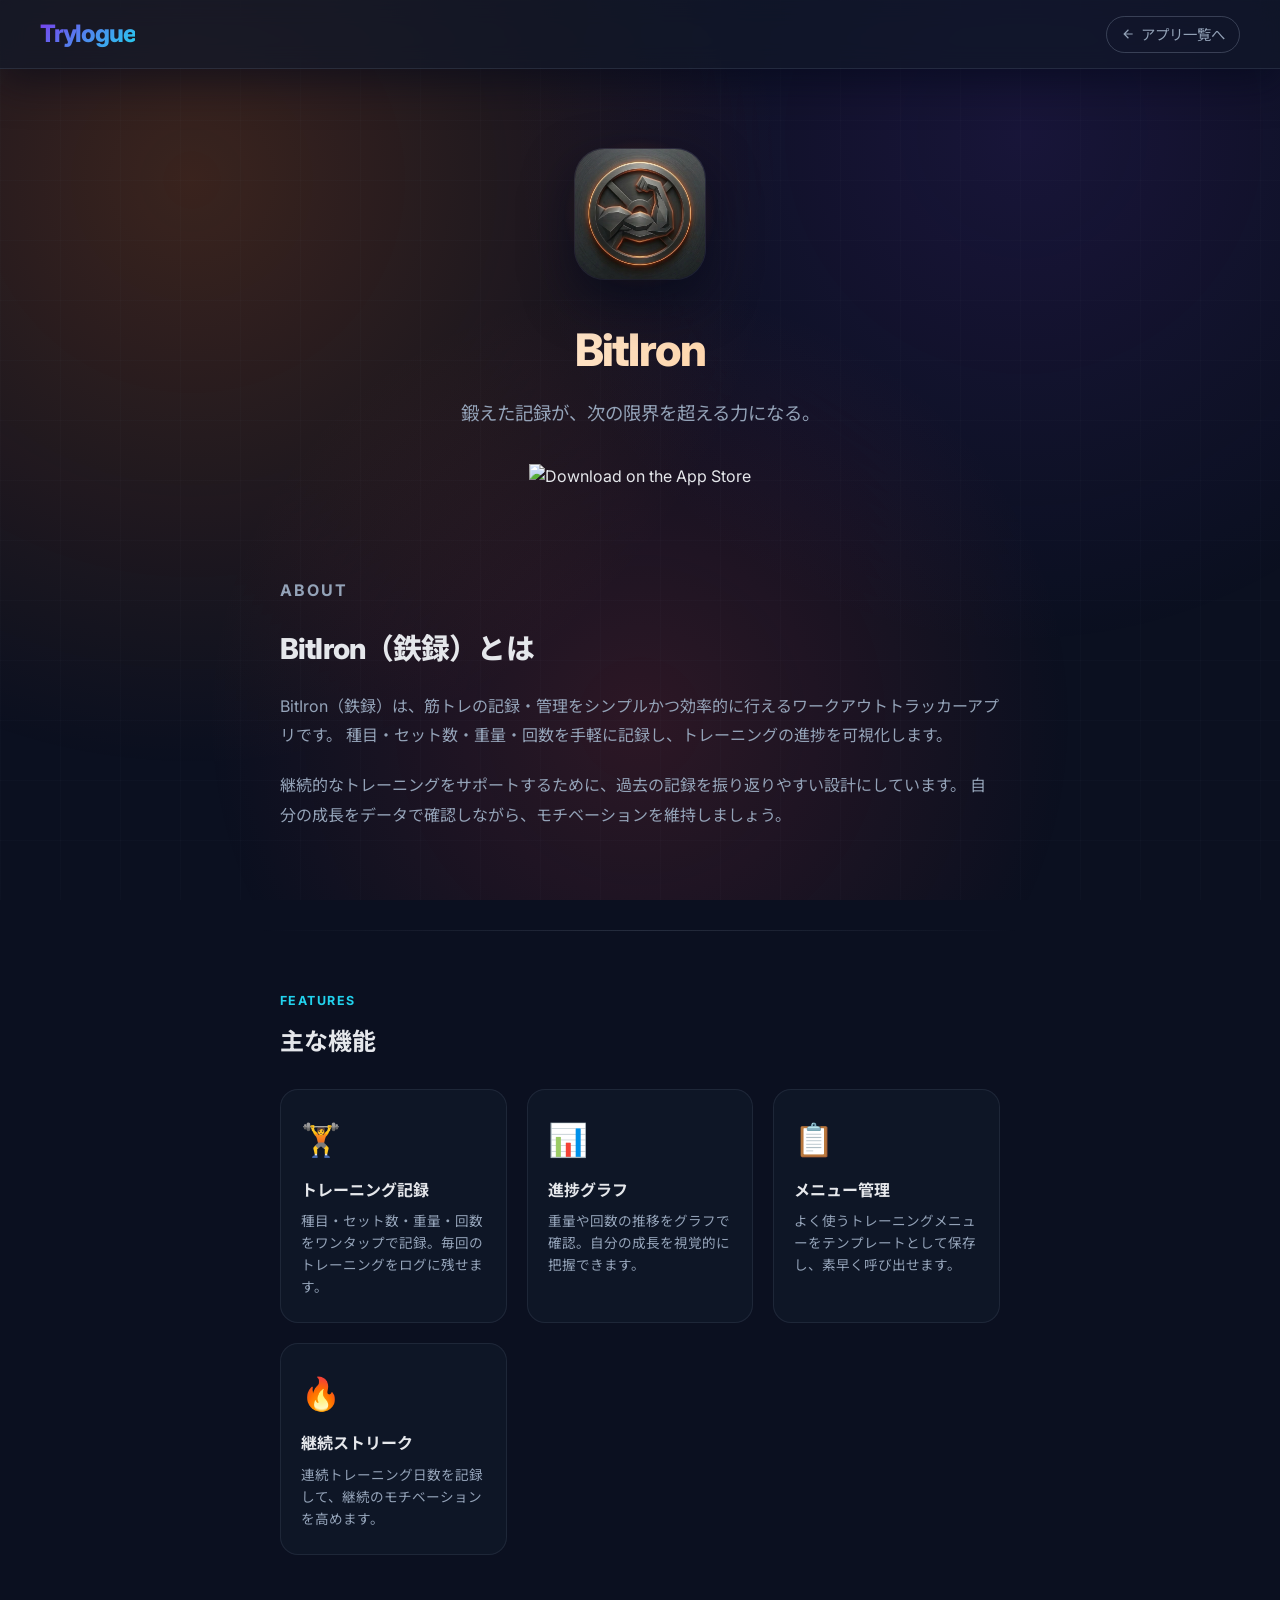
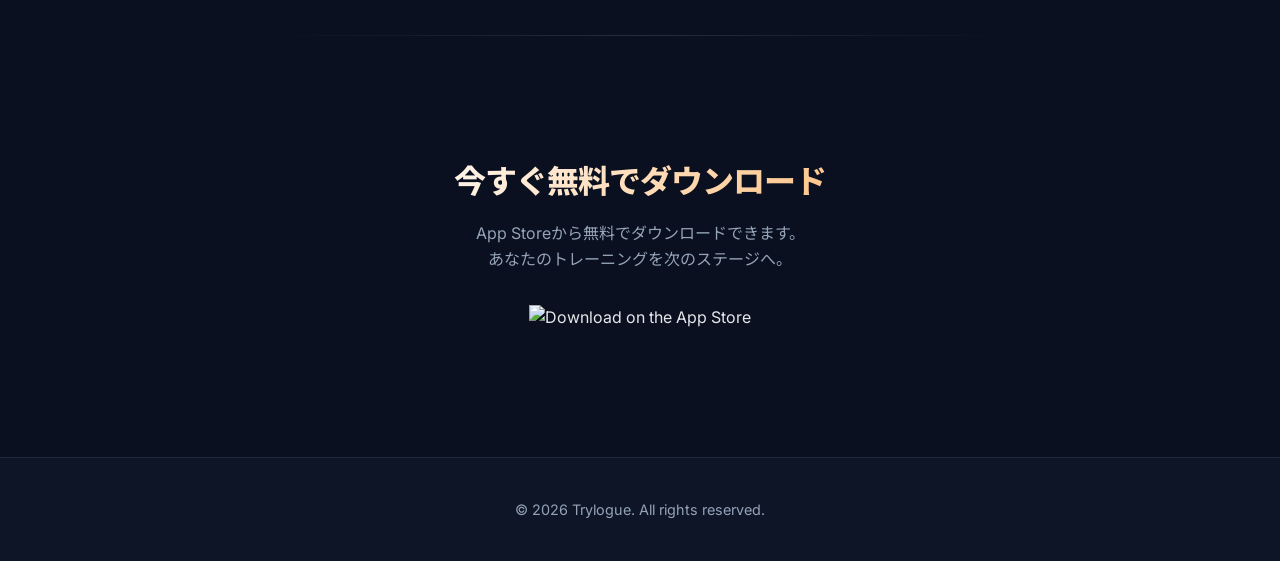
==== apps/bitiron.html @ 50f36086 "feat: 全アプリの説明ページを新規作成し、index.htmlのリンクを更新 - apps/petakey.html: PetaKey（パスワード管理アプリ）説明ページ追加 - apps/focu" ====
<!DOCTYPE html>
<html lang="ja">
<head>
    <meta charset="UTF-8">
    <meta name="viewport" content="width=device-width, initial-scale=1.0">
    <title>BitIron（鉄録）– 筋トレ管理アプリ | Trylogue</title>
    <meta name="description" content="BitIron（鉄録）は、筋トレの記録・管理をシンプルに行えるワークアウトトラッカーアプリです。">
    <link rel="preconnect" href="https://fonts.googleapis.com">
    <link rel="preconnect" href="https://fonts.gstatic.com" crossorigin>
    <link href="https://fonts.googleapis.com/css2?family=Inter:wght@400;600;800&family=Noto+Sans+JP:wght@400;500;700&display=swap" rel="stylesheet">
    <style>
        :root {
            --primary: #7C3AED;
            --secondary: #22D3EE;
            --accent: #F97316;
            --bg-color: #0B1020;
            --text-main: #E5E7EB;
            --text-sub: #94A3B8;
            --glass-bg: rgba(16, 24, 40, 0.7);
            --radius: 18px;
            --neon-border: rgba(249, 115, 22, 0.45);
            --grid-line: rgba(148, 163, 184, 0.08);
        }
        * { margin: 0; padding: 0; box-sizing: border-box; }
        body {
            font-family: 'Inter', 'Noto Sans JP', sans-serif;
            background-color: var(--bg-color);
            color: var(--text-main);
            line-height: 1.6;
            overflow-x: hidden;
            position: relative;
        }
        body::before, body::after { content: ''; position: fixed; inset: 0; pointer-events: none; z-index: -2; }
        body::before {
            background:
                radial-gradient(circle at 15% 20%, rgba(249, 115, 22, 0.2), transparent 45%),
                radial-gradient(circle at 80% 15%, rgba(124, 58, 237, 0.12), transparent 40%),
                radial-gradient(circle at 50% 80%, rgba(239, 68, 68, 0.15), transparent 45%);
        }
        body::after {
            background-image:
                linear-gradient(var(--grid-line) 1px, transparent 1px),
                linear-gradient(90deg, var(--grid-line) 1px, transparent 1px);
            background-size: 60px 60px;
            z-index: -1; opacity: 0.35;
        }
        a { text-decoration: none; color: inherit; transition: 0.3s; }
        header {
            position: sticky; top: 0; z-index: 1000;
            display: flex; justify-content: space-between; align-items: center;
            padding: 15px 40px;
            background: var(--glass-bg);
            backdrop-filter: blur(12px);
            border-bottom: 1px solid rgba(148, 163, 184, 0.15);
            box-shadow: 0 12px 40px rgba(2, 8, 23, 0.55);
        }
        .header-logo {
            font-weight: 800; font-size: 1.5rem;
            background: linear-gradient(135deg, var(--primary), var(--secondary));
            -webkit-background-clip: text; -webkit-text-fill-color: transparent;
            letter-spacing: -0.05em;
        }
        .back-link {
            display: flex; align-items: center; gap: 6px;
            font-size: 0.9rem; color: var(--text-sub);
            border: 1px solid rgba(148, 163, 184, 0.3);
            padding: 6px 14px; border-radius: 20px; transition: 0.3s;
        }
        .back-link:hover { border-color: var(--secondary); color: var(--secondary); }
        .back-link svg { width: 14px; height: 14px; fill: currentColor; }
        .app-hero {
            padding: 80px 20px 60px; text-align: center;
            max-width: 800px; margin: 0 auto;
            animation: fadeUp 0.8s cubic-bezier(0.2, 0.8, 0.2, 1);
        }
        .app-icon-wrap {
            display: inline-block; margin-bottom: 28px; position: relative;
        }
        .app-icon-wrap::after {
            content: ''; position: absolute; inset: -12px; border-radius: 38px;
            background: radial-gradient(circle, rgba(249, 115, 22, 0.35), transparent 70%);
            z-index: -1;
        }
        .app-icon-large {
            width: 130px; height: 130px; border-radius: 30px;
            box-shadow: 0 20px 50px rgba(2, 6, 23, 0.6), 0 0 0 1px rgba(148, 163, 184, 0.2);
            object-fit: cover; display: block;
        }
        .app-hero h1 {
            font-size: 2.8rem; font-weight: 800; letter-spacing: -0.04em;
            background: linear-gradient(120deg, #fff, #FDBA74);
            -webkit-background-clip: text; -webkit-text-fill-color: transparent;
            margin-bottom: 12px;
        }
        .app-hero .tagline { font-size: 1.15rem; color: var(--text-sub); margin-bottom: 36px; }
        .store-btn { display: inline-block; transition: transform 0.25s, filter 0.25s; }
        .store-btn img { height: 52px; display: block; }
        .store-btn:hover { transform: translateY(-3px); filter: brightness(1.1); }
        .app-description { max-width: 760px; margin: 0 auto; padding: 0 20px 80px; }
        .section-label {
            font-size: 0.78rem; font-weight: 700; letter-spacing: 0.12em;
            text-transform: uppercase; color: var(--secondary); margin-bottom: 12px;
        }
        .app-description h2 {
            font-size: 1.8rem; font-weight: 800; letter-spacing: -0.03em;
            margin-bottom: 20px; color: var(--text-main);
        }
        .app-description p { font-size: 1rem; color: var(--text-sub); line-height: 1.85; margin-bottom: 20px; }
        .features-section { max-width: 760px; margin: 0 auto; padding: 0 20px 80px; }
        .features-grid {
            display: grid; grid-template-columns: repeat(auto-fill, minmax(220px, 1fr));
            gap: 20px; margin-top: 28px;
        }
        .feature-card {
            background: rgba(16, 24, 40, 0.8);
            border: 1px solid rgba(148, 163, 184, 0.12);
            border-radius: var(--radius); padding: 24px 20px;
            transition: border-color 0.3s, transform 0.3s;
        }
        .feature-card:hover { border-color: var(--neon-border); transform: translateY(-4px); }
        .feature-icon { font-size: 2rem; margin-bottom: 12px; display: block; }
        .feature-card h3 { font-size: 1rem; font-weight: 700; margin-bottom: 8px; color: var(--text-main); }
        .feature-card p { font-size: 0.85rem; color: var(--text-sub); line-height: 1.6; }
        .cta-section { text-align: center; padding: 60px 20px 100px; max-width: 600px; margin: 0 auto; }
        .cta-section h2 {
            font-size: 2rem; font-weight: 800; letter-spacing: -0.03em; margin-bottom: 14px;
            background: linear-gradient(120deg, #fff, #FDBA74);
            -webkit-background-clip: text; -webkit-text-fill-color: transparent;
        }
        .cta-section p { color: var(--text-sub); font-size: 1rem; margin-bottom: 32px; }
        footer {
            text-align: center; padding: 40px;
            background: rgba(15, 23, 42, 0.8);
            border-top: 1px solid rgba(148, 163, 184, 0.15);
            color: var(--text-sub); font-size: 0.9rem;
        }
        .fade-in {
            opacity: 0; transform: translateY(20px);
            transition: opacity 0.55s ease-out, transform 0.55s ease-out;
        }
        .fade-in.is-visible { opacity: 1; transform: none; }
        @keyframes fadeUp {
            from { opacity: 0; transform: translateY(24px); }
            to { opacity: 1; transform: translateY(0); }
        }
        .divider {
            max-width: 760px; margin: 0 auto 60px; height: 1px;
            background: linear-gradient(to right, transparent, rgba(148, 163, 184, 0.2), transparent);
        }
        @media (max-width: 600px) {
            header { padding: 15px 20px; }
            .app-hero h1 { font-size: 2rem; }
            .app-icon-large { width: 100px; height: 100px; }
            .features-grid { grid-template-columns: 1fr 1fr; }
        }
    </style>
</head>
<body>
    <header>
        <a href="../index.html" class="header-logo">Trylogue</a>
        <a href="../index.html" class="back-link">
            <svg viewBox="0 0 24 24" xmlns="http://www.w3.org/2000/svg"><path d="M20 11H7.83l5.59-5.59L12 4l-8 8 8 8 1.41-1.41L7.83 13H20v-2z"/></svg>
            アプリ一覧へ
        </a>
    </header>

    <section class="app-hero">
        <div class="app-icon-wrap">
            <img src="../bitiron.icon" alt="BitIron アイコン" class="app-icon-large"
                 onerror="this.src='https://placehold.co/130x130/EF4444/white?text=B'">
        </div>
        <h1>BitIron</h1>
        <p class="tagline">鍛えた記録が、次の限界を超える力になる。</p>
        <a href="#" class="store-btn">
            <img src="https://developer.apple.com/assets/elements/badges/download-on-the-app-store.svg"
                 alt="Download on the App Store">
        </a>
    </section>

    <div class="app-description fade-in">
        <p class="section-label">About</p>
        <h2>BitIron（鉄録）とは</h2>
        <p>
            BitIron（鉄録）は、筋トレの記録・管理をシンプルかつ効率的に行えるワークアウトトラッカーアプリです。
            種目・セット数・重量・回数を手軽に記録し、トレーニングの進捗を可視化します。
        </p>
        <p>
            継続的なトレーニングをサポートするために、過去の記録を振り返りやすい設計にしています。
            自分の成長をデータで確認しながら、モチベーションを維持しましょう。
        </p>
    </div>

    <div class="divider"></div>

    <div class="features-section fade-in">
        <p class="section-label">Features</p>
        <h2>主な機能</h2>
        <div class="features-grid">
            <div class="feature-card">
                <span class="feature-icon">🏋️</span>
                <h3>トレーニング記録</h3>
                <p>種目・セット数・重量・回数をワンタップで記録。毎回のトレーニングをログに残せます。</p>
            </div>
            <div class="feature-card">
                <span class="feature-icon">📊</span>
                <h3>進捗グラフ</h3>
                <p>重量や回数の推移をグラフで確認。自分の成長を視覚的に把握できます。</p>
            </div>
            <div class="feature-card">
                <span class="feature-icon">📋</span>
                <h3>メニュー管理</h3>
                <p>よく使うトレーニングメニューをテンプレートとして保存し、素早く呼び出せます。</p>
            </div>
            <div class="feature-card">
                <span class="feature-icon">🔥</span>
                <h3>継続ストリーク</h3>
                <p>連続トレーニング日数を記録して、継続のモチベーションを高めます。</p>
            </div>
        </div>
    </div>

    <div class="divider"></div>

    <div class="cta-section fade-in">
        <h2>今すぐ無料でダウンロード</h2>
        <p>App Storeから無料でダウンロードできます。<br>あなたのトレーニングを次のステージへ。</p>
        <a href="#" class="store-btn">
            <img src="https://developer.apple.com/assets/elements/badges/download-on-the-app-store.svg"
                 alt="Download on the App Store">
        </a>
    </div>

    <footer>
        <p>&copy; 2026 Trylogue. All rights reserved.</p>
    </footer>

    <script>
        const observer = new IntersectionObserver((entries, obs) => {
            entries.forEach(entry => {
                if (entry.isIntersecting) {
                    entry.target.classList.add('is-visible');
                    obs.unobserve(entry.target);
                }
            });
        }, { threshold: 0.1 });
        document.querySelectorAll('.fade-in').forEach(el => observer.observe(el));
    </script>
</body>
</html>
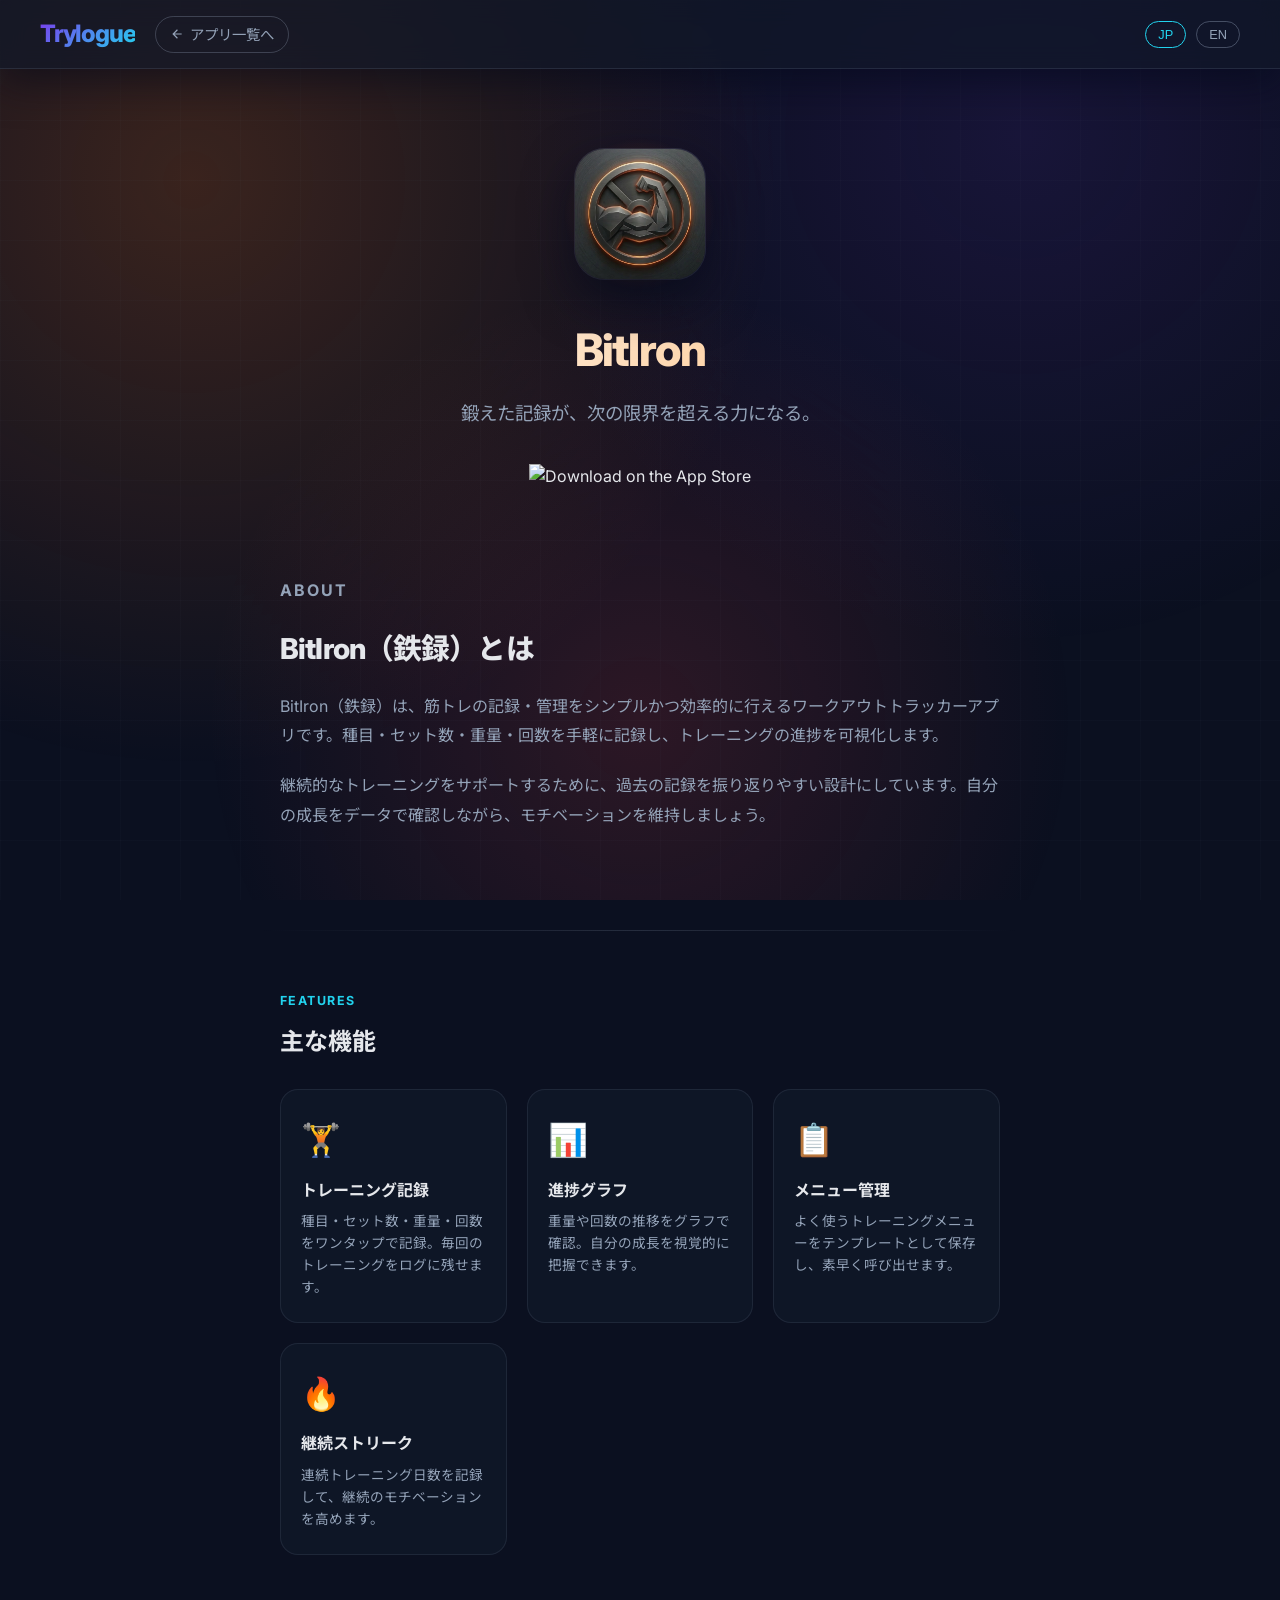
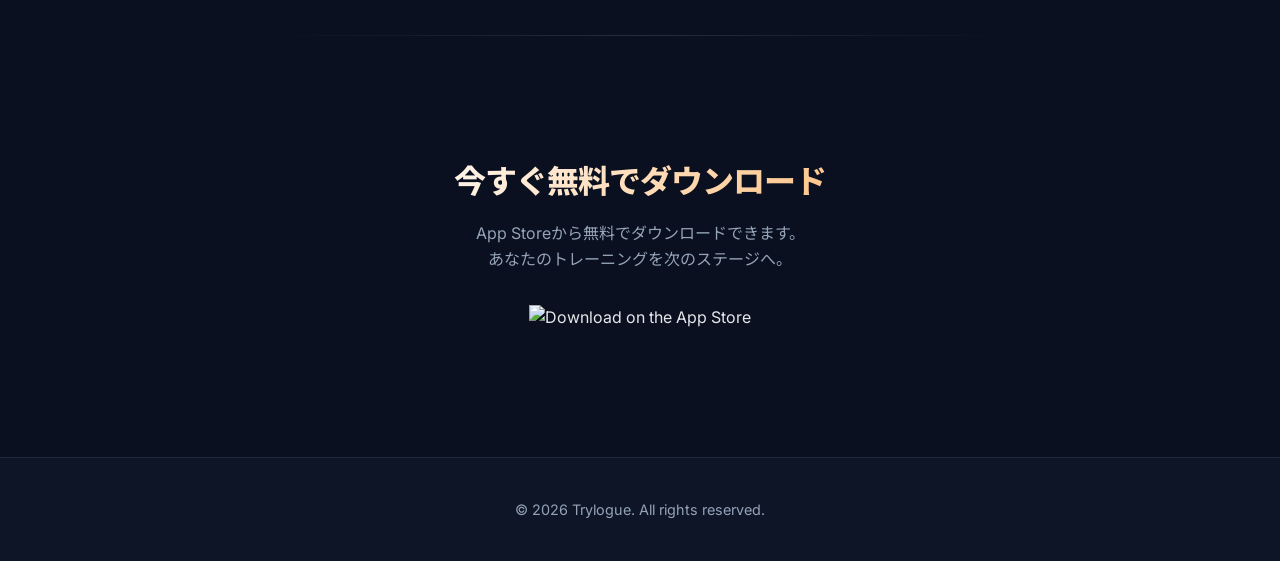
==== commit 8934f819: "feat: 全7アプリ説明ページに日英言語切り替え機能を追加 - 各ページ右上にJP/ENボタンを設置 - data-i18n属性によるテキスト管理で全テキストを2言語対応 - setLanguage" ====
--- a/apps/bitiron.html
+++ b/apps/bitiron.html
@@ -10,211 +10,113 @@
     <link href="https://fonts.googleapis.com/css2?family=Inter:wght@400;600;800&family=Noto+Sans+JP:wght@400;500;700&display=swap" rel="stylesheet">
     <style>
         :root {
-            --primary: #7C3AED;
-            --secondary: #22D3EE;
-            --accent: #F97316;
-            --bg-color: #0B1020;
-            --text-main: #E5E7EB;
-            --text-sub: #94A3B8;
-            --glass-bg: rgba(16, 24, 40, 0.7);
-            --radius: 18px;
-            --neon-border: rgba(249, 115, 22, 0.45);
-            --grid-line: rgba(148, 163, 184, 0.08);
+            --primary: #7C3AED; --secondary: #22D3EE; --bg-color: #0B1020;
+            --text-main: #E5E7EB; --text-sub: #94A3B8; --glass-bg: rgba(16, 24, 40, 0.7);
+            --radius: 18px; --neon-border: rgba(249, 115, 22, 0.45); --grid-line: rgba(148, 163, 184, 0.08);
         }
         * { margin: 0; padding: 0; box-sizing: border-box; }
-        body {
-            font-family: 'Inter', 'Noto Sans JP', sans-serif;
-            background-color: var(--bg-color);
-            color: var(--text-main);
-            line-height: 1.6;
-            overflow-x: hidden;
-            position: relative;
-        }
+        body { font-family: 'Inter', 'Noto Sans JP', sans-serif; background-color: var(--bg-color); color: var(--text-main); line-height: 1.6; overflow-x: hidden; position: relative; }
         body::before, body::after { content: ''; position: fixed; inset: 0; pointer-events: none; z-index: -2; }
-        body::before {
-            background:
-                radial-gradient(circle at 15% 20%, rgba(249, 115, 22, 0.2), transparent 45%),
-                radial-gradient(circle at 80% 15%, rgba(124, 58, 237, 0.12), transparent 40%),
-                radial-gradient(circle at 50% 80%, rgba(239, 68, 68, 0.15), transparent 45%);
-        }
-        body::after {
-            background-image:
-                linear-gradient(var(--grid-line) 1px, transparent 1px),
-                linear-gradient(90deg, var(--grid-line) 1px, transparent 1px);
-            background-size: 60px 60px;
-            z-index: -1; opacity: 0.35;
-        }
+        body::before { background: radial-gradient(circle at 15% 20%, rgba(249, 115, 22, 0.2), transparent 45%), radial-gradient(circle at 80% 15%, rgba(124, 58, 237, 0.12), transparent 40%), radial-gradient(circle at 50% 80%, rgba(239, 68, 68, 0.15), transparent 45%); }
+        body::after { background-image: linear-gradient(var(--grid-line) 1px, transparent 1px), linear-gradient(90deg, var(--grid-line) 1px, transparent 1px); background-size: 60px 60px; z-index: -1; opacity: 0.35; }
         a { text-decoration: none; color: inherit; transition: 0.3s; }
-        header {
-            position: sticky; top: 0; z-index: 1000;
-            display: flex; justify-content: space-between; align-items: center;
-            padding: 15px 40px;
-            background: var(--glass-bg);
-            backdrop-filter: blur(12px);
-            border-bottom: 1px solid rgba(148, 163, 184, 0.15);
-            box-shadow: 0 12px 40px rgba(2, 8, 23, 0.55);
-        }
-        .header-logo {
-            font-weight: 800; font-size: 1.5rem;
-            background: linear-gradient(135deg, var(--primary), var(--secondary));
-            -webkit-background-clip: text; -webkit-text-fill-color: transparent;
-            letter-spacing: -0.05em;
-        }
-        .back-link {
-            display: flex; align-items: center; gap: 6px;
-            font-size: 0.9rem; color: var(--text-sub);
-            border: 1px solid rgba(148, 163, 184, 0.3);
-            padding: 6px 14px; border-radius: 20px; transition: 0.3s;
-        }
+        header { position: sticky; top: 0; z-index: 1000; display: flex; justify-content: space-between; align-items: center; padding: 15px 40px; background: var(--glass-bg); backdrop-filter: blur(12px); border-bottom: 1px solid rgba(148, 163, 184, 0.15); box-shadow: 0 12px 40px rgba(2, 8, 23, 0.55); }
+        .header-left { display: flex; align-items: center; gap: 20px; }
+        .header-logo { font-weight: 800; font-size: 1.5rem; background: linear-gradient(135deg, var(--primary), var(--secondary)); -webkit-background-clip: text; -webkit-text-fill-color: transparent; letter-spacing: -0.05em; }
+        .back-link { display: flex; align-items: center; gap: 6px; font-size: 0.9rem; color: var(--text-sub); border: 1px solid rgba(148, 163, 184, 0.3); padding: 6px 14px; border-radius: 20px; transition: 0.3s; }
         .back-link:hover { border-color: var(--secondary); color: var(--secondary); }
         .back-link svg { width: 14px; height: 14px; fill: currentColor; }
-        .app-hero {
-            padding: 80px 20px 60px; text-align: center;
-            max-width: 800px; margin: 0 auto;
-            animation: fadeUp 0.8s cubic-bezier(0.2, 0.8, 0.2, 1);
-        }
-        .app-icon-wrap {
-            display: inline-block; margin-bottom: 28px; position: relative;
-        }
-        .app-icon-wrap::after {
-            content: ''; position: absolute; inset: -12px; border-radius: 38px;
-            background: radial-gradient(circle, rgba(249, 115, 22, 0.35), transparent 70%);
-            z-index: -1;
-        }
-        .app-icon-large {
-            width: 130px; height: 130px; border-radius: 30px;
-            box-shadow: 0 20px 50px rgba(2, 6, 23, 0.6), 0 0 0 1px rgba(148, 163, 184, 0.2);
-            object-fit: cover; display: block;
-        }
-        .app-hero h1 {
-            font-size: 2.8rem; font-weight: 800; letter-spacing: -0.04em;
-            background: linear-gradient(120deg, #fff, #FDBA74);
-            -webkit-background-clip: text; -webkit-text-fill-color: transparent;
-            margin-bottom: 12px;
-        }
+        .lang-switch button { background: none; border: 1px solid rgba(148, 163, 184, 0.4); padding: 5px 12px; border-radius: 20px; cursor: pointer; font-size: 0.8rem; transition: 0.3s; color: var(--text-sub); margin-left: 6px; }
+        .lang-switch button:hover, .lang-switch button.active { border-color: var(--secondary); color: var(--secondary); }
+        .app-hero { padding: 80px 20px 60px; text-align: center; max-width: 800px; margin: 0 auto; animation: fadeUp 0.8s cubic-bezier(0.2, 0.8, 0.2, 1); }
+        .app-icon-wrap { display: inline-block; margin-bottom: 28px; position: relative; }
+        .app-icon-wrap::after { content: ''; position: absolute; inset: -12px; border-radius: 38px; background: radial-gradient(circle, rgba(249, 115, 22, 0.35), transparent 70%); z-index: -1; }
+        .app-icon-large { width: 130px; height: 130px; border-radius: 30px; box-shadow: 0 20px 50px rgba(2, 6, 23, 0.6), 0 0 0 1px rgba(148, 163, 184, 0.2); object-fit: cover; display: block; }
+        .app-hero h1 { font-size: 2.8rem; font-weight: 800; letter-spacing: -0.04em; background: linear-gradient(120deg, #fff, #FDBA74); -webkit-background-clip: text; -webkit-text-fill-color: transparent; margin-bottom: 12px; }
         .app-hero .tagline { font-size: 1.15rem; color: var(--text-sub); margin-bottom: 36px; }
         .store-btn { display: inline-block; transition: transform 0.25s, filter 0.25s; }
         .store-btn img { height: 52px; display: block; }
         .store-btn:hover { transform: translateY(-3px); filter: brightness(1.1); }
         .app-description { max-width: 760px; margin: 0 auto; padding: 0 20px 80px; }
-        .section-label {
-            font-size: 0.78rem; font-weight: 700; letter-spacing: 0.12em;
-            text-transform: uppercase; color: var(--secondary); margin-bottom: 12px;
-        }
-        .app-description h2 {
-            font-size: 1.8rem; font-weight: 800; letter-spacing: -0.03em;
-            margin-bottom: 20px; color: var(--text-main);
-        }
+        .section-label { font-size: 0.78rem; font-weight: 700; letter-spacing: 0.12em; text-transform: uppercase; color: var(--secondary); margin-bottom: 12px; }
+        .app-description h2 { font-size: 1.8rem; font-weight: 800; letter-spacing: -0.03em; margin-bottom: 20px; color: var(--text-main); }
         .app-description p { font-size: 1rem; color: var(--text-sub); line-height: 1.85; margin-bottom: 20px; }
         .features-section { max-width: 760px; margin: 0 auto; padding: 0 20px 80px; }
-        .features-grid {
-            display: grid; grid-template-columns: repeat(auto-fill, minmax(220px, 1fr));
-            gap: 20px; margin-top: 28px;
-        }
-        .feature-card {
-            background: rgba(16, 24, 40, 0.8);
-            border: 1px solid rgba(148, 163, 184, 0.12);
-            border-radius: var(--radius); padding: 24px 20px;
-            transition: border-color 0.3s, transform 0.3s;
-        }
+        .features-grid { display: grid; grid-template-columns: repeat(auto-fill, minmax(220px, 1fr)); gap: 20px; margin-top: 28px; }
+        .feature-card { background: rgba(16, 24, 40, 0.8); border: 1px solid rgba(148, 163, 184, 0.12); border-radius: var(--radius); padding: 24px 20px; transition: border-color 0.3s, transform 0.3s; }
         .feature-card:hover { border-color: var(--neon-border); transform: translateY(-4px); }
         .feature-icon { font-size: 2rem; margin-bottom: 12px; display: block; }
         .feature-card h3 { font-size: 1rem; font-weight: 700; margin-bottom: 8px; color: var(--text-main); }
         .feature-card p { font-size: 0.85rem; color: var(--text-sub); line-height: 1.6; }
         .cta-section { text-align: center; padding: 60px 20px 100px; max-width: 600px; margin: 0 auto; }
-        .cta-section h2 {
-            font-size: 2rem; font-weight: 800; letter-spacing: -0.03em; margin-bottom: 14px;
-            background: linear-gradient(120deg, #fff, #FDBA74);
-            -webkit-background-clip: text; -webkit-text-fill-color: transparent;
-        }
+        .cta-section h2 { font-size: 2rem; font-weight: 800; letter-spacing: -0.03em; margin-bottom: 14px; background: linear-gradient(120deg, #fff, #FDBA74); -webkit-background-clip: text; -webkit-text-fill-color: transparent; }
         .cta-section p { color: var(--text-sub); font-size: 1rem; margin-bottom: 32px; }
-        footer {
-            text-align: center; padding: 40px;
-            background: rgba(15, 23, 42, 0.8);
-            border-top: 1px solid rgba(148, 163, 184, 0.15);
-            color: var(--text-sub); font-size: 0.9rem;
-        }
-        .fade-in {
-            opacity: 0; transform: translateY(20px);
-            transition: opacity 0.55s ease-out, transform 0.55s ease-out;
-        }
+        footer { text-align: center; padding: 40px; background: rgba(15, 23, 42, 0.8); border-top: 1px solid rgba(148, 163, 184, 0.15); color: var(--text-sub); font-size: 0.9rem; }
+        .fade-in { opacity: 0; transform: translateY(20px); transition: opacity 0.55s ease-out, transform 0.55s ease-out; }
         .fade-in.is-visible { opacity: 1; transform: none; }
-        @keyframes fadeUp {
-            from { opacity: 0; transform: translateY(24px); }
-            to { opacity: 1; transform: translateY(0); }
-        }
-        .divider {
-            max-width: 760px; margin: 0 auto 60px; height: 1px;
-            background: linear-gradient(to right, transparent, rgba(148, 163, 184, 0.2), transparent);
-        }
-        @media (max-width: 600px) {
-            header { padding: 15px 20px; }
-            .app-hero h1 { font-size: 2rem; }
-            .app-icon-large { width: 100px; height: 100px; }
-            .features-grid { grid-template-columns: 1fr 1fr; }
-        }
+        @keyframes fadeUp { from { opacity: 0; transform: translateY(24px); } to { opacity: 1; transform: translateY(0); } }
+        .divider { max-width: 760px; margin: 0 auto 60px; height: 1px; background: linear-gradient(to right, transparent, rgba(148, 163, 184, 0.2), transparent); }
+        @media (max-width: 600px) { header { padding: 15px 20px; } .app-hero h1 { font-size: 2rem; } .app-icon-large { width: 100px; height: 100px; } .features-grid { grid-template-columns: 1fr 1fr; } }
     </style>
 </head>
 <body>
     <header>
-        <a href="../index.html" class="header-logo">Trylogue</a>
-        <a href="../index.html" class="back-link">
-            <svg viewBox="0 0 24 24" xmlns="http://www.w3.org/2000/svg"><path d="M20 11H7.83l5.59-5.59L12 4l-8 8 8 8 1.41-1.41L7.83 13H20v-2z"/></svg>
-            アプリ一覧へ
-        </a>
+        <div class="header-left">
+            <a href="../index.html" class="header-logo">Trylogue</a>
+            <a href="../index.html" class="back-link">
+                <svg viewBox="0 0 24 24" xmlns="http://www.w3.org/2000/svg"><path d="M20 11H7.83l5.59-5.59L12 4l-8 8 8 8 1.41-1.41L7.83 13H20v-2z"/></svg>
+                <span data-i18n="back">アプリ一覧へ</span>
+            </a>
+        </div>
+        <div class="lang-switch">
+            <button onclick="setLanguage('ja')" id="btn-ja">JP</button>
+            <button onclick="setLanguage('en')" id="btn-en">EN</button>
+        </div>
     </header>
 
     <section class="app-hero">
         <div class="app-icon-wrap">
-            <img src="../bitiron.icon" alt="BitIron アイコン" class="app-icon-large"
-                 onerror="this.src='https://placehold.co/130x130/EF4444/white?text=B'">
+            <img src="../bitiron.icon" alt="BitIron アイコン" class="app-icon-large" onerror="this.src='https://placehold.co/130x130/EF4444/white?text=B'">
         </div>
         <h1>BitIron</h1>
-        <p class="tagline">鍛えた記録が、次の限界を超える力になる。</p>
+        <p class="tagline" data-i18n="tagline">鍛えた記録が、次の限界を超える力になる。</p>
         <a href="#" class="store-btn">
-            <img src="https://developer.apple.com/assets/elements/badges/download-on-the-app-store.svg"
-                 alt="Download on the App Store">
+            <img src="https://developer.apple.com/assets/elements/badges/download-on-the-app-store.svg" alt="Download on the App Store">
         </a>
     </section>
 
     <div class="app-description fade-in">
-        <p class="section-label">About</p>
-        <h2>BitIron（鉄録）とは</h2>
-        <p>
-            BitIron（鉄録）は、筋トレの記録・管理をシンプルかつ効率的に行えるワークアウトトラッカーアプリです。
-            種目・セット数・重量・回数を手軽に記録し、トレーニングの進捗を可視化します。
-        </p>
-        <p>
-            継続的なトレーニングをサポートするために、過去の記録を振り返りやすい設計にしています。
-            自分の成長をデータで確認しながら、モチベーションを維持しましょう。
-        </p>
+        <p class="section-label" data-i18n="label_about">About</p>
+        <h2 data-i18n="about_title">BitIron（鉄録）とは</h2>
+        <p data-i18n="about_p1">BitIron（鉄録）は、筋トレの記録・管理をシンプルかつ効率的に行えるワークアウトトラッカーアプリです。種目・セット数・重量・回数を手軽に記録し、トレーニングの進捗を可視化します。</p>
+        <p data-i18n="about_p2">継続的なトレーニングをサポートするために、過去の記録を振り返りやすい設計にしています。自分の成長をデータで確認しながら、モチベーションを維持しましょう。</p>
     </div>
 
     <div class="divider"></div>
 
     <div class="features-section fade-in">
-        <p class="section-label">Features</p>
-        <h2>主な機能</h2>
+        <p class="section-label" data-i18n="label_features">Features</p>
+        <h2 data-i18n="features_title">主な機能</h2>
         <div class="features-grid">
             <div class="feature-card">
                 <span class="feature-icon">🏋️</span>
-                <h3>トレーニング記録</h3>
-                <p>種目・セット数・重量・回数をワンタップで記録。毎回のトレーニングをログに残せます。</p>
+                <h3 data-i18n="feat1_title">トレーニング記録</h3>
+                <p data-i18n="feat1_desc">種目・セット数・重量・回数をワンタップで記録。毎回のトレーニングをログに残せます。</p>
             </div>
             <div class="feature-card">
                 <span class="feature-icon">📊</span>
-                <h3>進捗グラフ</h3>
-                <p>重量や回数の推移をグラフで確認。自分の成長を視覚的に把握できます。</p>
+                <h3 data-i18n="feat2_title">進捗グラフ</h3>
+                <p data-i18n="feat2_desc">重量や回数の推移をグラフで確認。自分の成長を視覚的に把握できます。</p>
             </div>
             <div class="feature-card">
                 <span class="feature-icon">📋</span>
-                <h3>メニュー管理</h3>
-                <p>よく使うトレーニングメニューをテンプレートとして保存し、素早く呼び出せます。</p>
+                <h3 data-i18n="feat3_title">メニュー管理</h3>
+                <p data-i18n="feat3_desc">よく使うトレーニングメニューをテンプレートとして保存し、素早く呼び出せます。</p>
             </div>
             <div class="feature-card">
                 <span class="feature-icon">🔥</span>
-                <h3>継続ストリーク</h3>
-                <p>連続トレーニング日数を記録して、継続のモチベーションを高めます。</p>
+                <h3 data-i18n="feat4_title">継続ストリーク</h3>
+                <p data-i18n="feat4_desc">連続トレーニング日数を記録して、継続のモチベーションを高めます。</p>
             </div>
         </div>
     </div>
@@ -222,11 +124,10 @@
     <div class="divider"></div>
 
     <div class="cta-section fade-in">
-        <h2>今すぐ無料でダウンロード</h2>
-        <p>App Storeから無料でダウンロードできます。<br>あなたのトレーニングを次のステージへ。</p>
+        <h2 data-i18n="cta_title">今すぐ無料でダウンロード</h2>
+        <p data-i18n="cta_desc">App Storeから無料でダウンロードできます。<br>あなたのトレーニングを次のステージへ。</p>
         <a href="#" class="store-btn">
-            <img src="https://developer.apple.com/assets/elements/badges/download-on-the-app-store.svg"
-                 alt="Download on the App Store">
+            <img src="https://developer.apple.com/assets/elements/badges/download-on-the-app-store.svg" alt="Download on the App Store">
         </a>
     </div>
 
@@ -235,15 +136,64 @@
     </footer>
 
     <script>
+        const translations = {
+            ja: {
+                back: "アプリ一覧へ",
+                tagline: "鍛えた記録が、次の限界を超える力になる。",
+                label_about: "About",
+                about_title: "BitIron（鉄録）とは",
+                about_p1: "BitIron（鉄録）は、筋トレの記録・管理をシンプルかつ効率的に行えるワークアウトトラッカーアプリです。種目・セット数・重量・回数を手軽に記録し、トレーニングの進捗を可視化します。",
+                about_p2: "継続的なトレーニングをサポートするために、過去の記録を振り返りやすい設計にしています。自分の成長をデータで確認しながら、モチベーションを維持しましょう。",
+                label_features: "Features",
+                features_title: "主な機能",
+                feat1_title: "トレーニング記録",
+                feat1_desc: "種目・セット数・重量・回数をワンタップで記録。毎回のトレーニングをログに残せます。",
+                feat2_title: "進捗グラフ",
+                feat2_desc: "重量や回数の推移をグラフで確認。自分の成長を視覚的に把握できます。",
+                feat3_title: "メニュー管理",
+                feat3_desc: "よく使うトレーニングメニューをテンプレートとして保存し、素早く呼び出せます。",
+                feat4_title: "継続ストリーク",
+                feat4_desc: "連続トレーニング日数を記録して、継続のモチベーションを高めます。",
+                cta_title: "今すぐ無料でダウンロード",
+                cta_desc: "App Storeから無料でダウンロードできます。<br>あなたのトレーニングを次のステージへ。"
+            },
+            en: {
+                back: "All Apps",
+                tagline: "Every rep recorded. Every limit broken.",
+                label_about: "About",
+                about_title: "What is BitIron?",
+                about_p1: "BitIron is a workout tracker app that lets you record and manage your training simply and efficiently. Log your exercises, sets, weights, and reps with ease, and visualize your training progress.",
+                about_p2: "Designed to support consistent training, the app makes it easy to review past records. Stay motivated by tracking your growth with data.",
+                label_features: "Features",
+                features_title: "Key Features",
+                feat1_title: "Workout Logging",
+                feat1_desc: "Record exercises, sets, weights, and reps with a single tap. Keep a log of every session.",
+                feat2_title: "Progress Graph",
+                feat2_desc: "Visualize the progression of your weights and reps with graphs.",
+                feat3_title: "Routine Management",
+                feat3_desc: "Save frequently used workout routines as templates and recall them quickly.",
+                feat4_title: "Streak Tracking",
+                feat4_desc: "Track consecutive training days to boost your motivation to keep going.",
+                cta_title: "Download for Free",
+                cta_desc: "Available for free on the App Store.<br>Take your training to the next level."
+            }
+        };
+
+        function setLanguage(lang) {
+            document.documentElement.lang = lang;
+            document.querySelectorAll('[data-i18n]').forEach(el => {
+                const key = el.getAttribute('data-i18n');
+                if (translations[lang][key] !== undefined) el.innerHTML = translations[lang][key];
+            });
+            document.getElementById('btn-ja').classList.toggle('active', lang === 'ja');
+            document.getElementById('btn-en').classList.toggle('active', lang === 'en');
+        }
+
         const observer = new IntersectionObserver((entries, obs) => {
-            entries.forEach(entry => {
-                if (entry.isIntersecting) {
-                    entry.target.classList.add('is-visible');
-                    obs.unobserve(entry.target);
-                }
-            });
+            entries.forEach(entry => { if (entry.isIntersecting) { entry.target.classList.add('is-visible'); obs.unobserve(entry.target); } });
         }, { threshold: 0.1 });
         document.querySelectorAll('.fade-in').forEach(el => observer.observe(el));
+        window.addEventListener('DOMContentLoaded', () => setLanguage('ja'));
     </script>
 </body>
 </html>
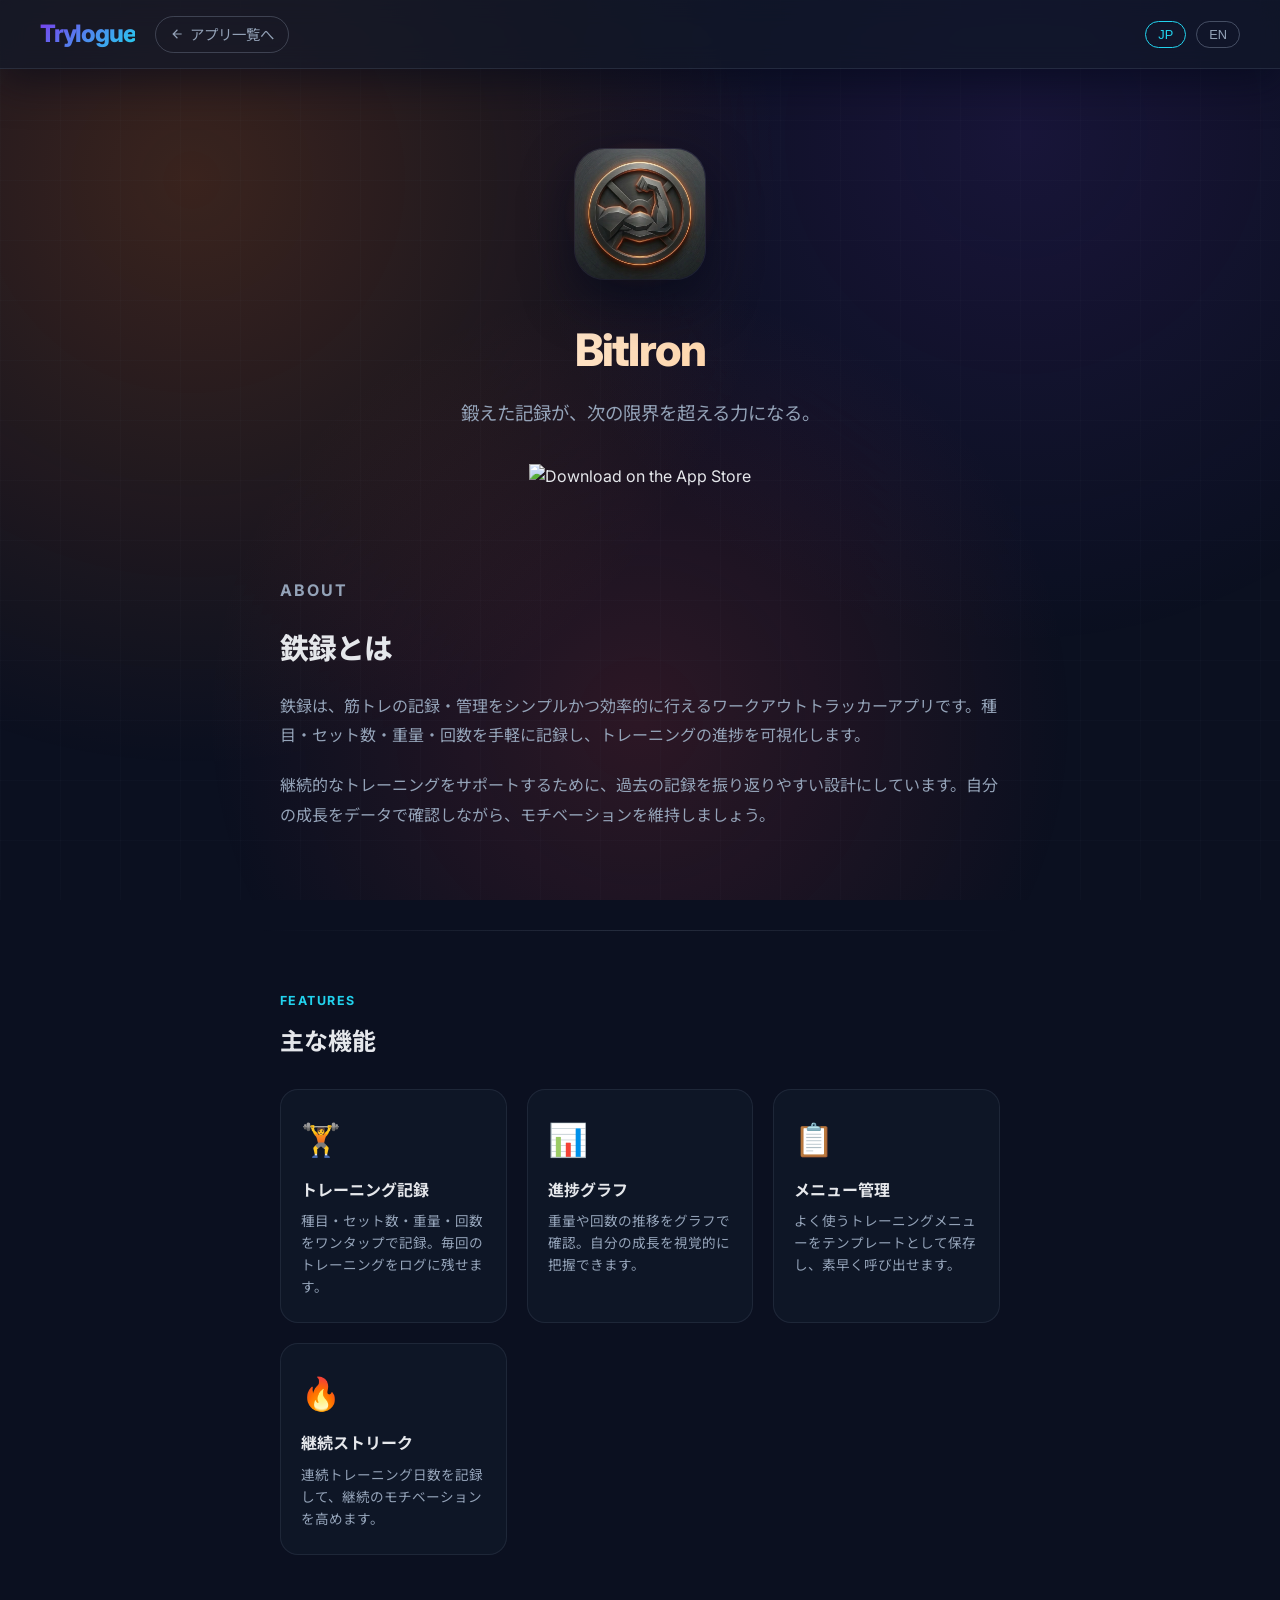
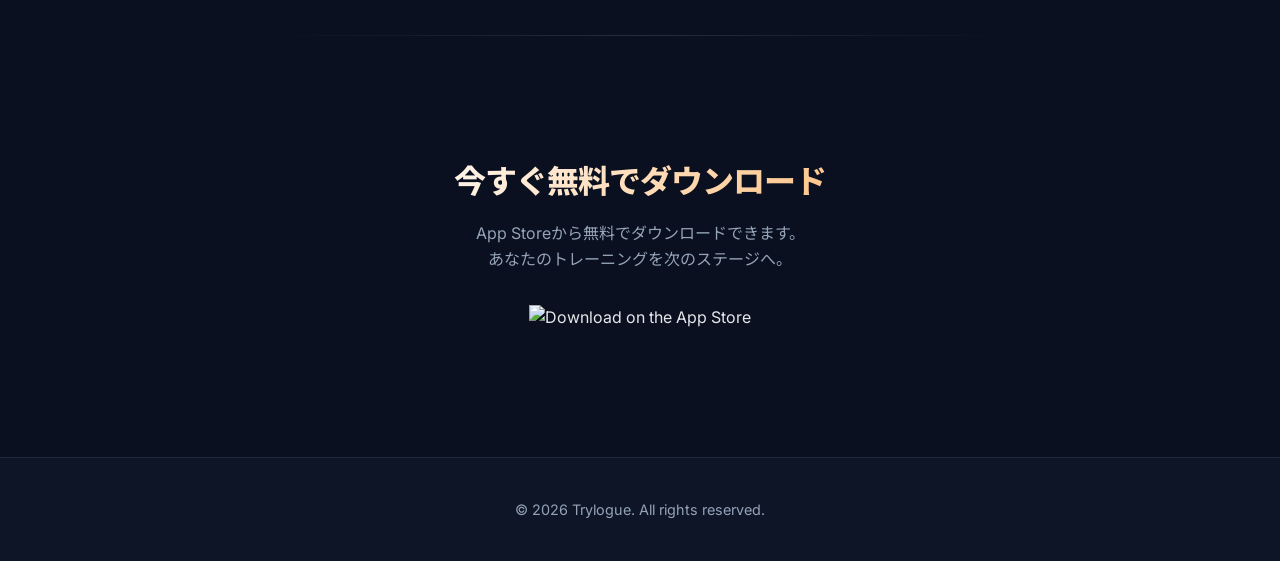
==== commit eb94616a: "Update bitiron.html" ====
--- a/apps/bitiron.html
+++ b/apps/bitiron.html
@@ -87,8 +87,8 @@
 
     <div class="app-description fade-in">
         <p class="section-label" data-i18n="label_about">About</p>
-        <h2 data-i18n="about_title">BitIron（鉄録）とは</h2>
-        <p data-i18n="about_p1">BitIron（鉄録）は、筋トレの記録・管理をシンプルかつ効率的に行えるワークアウトトラッカーアプリです。種目・セット数・重量・回数を手軽に記録し、トレーニングの進捗を可視化します。</p>
+        <h2 data-i18n="about_title">鉄録とは</h2>
+        <p data-i18n="about_p1">鉄録は、筋トレの記録・管理をシンプルかつ効率的に行えるワークアウトトラッカーアプリです。種目・セット数・重量・回数を手軽に記録し、トレーニングの進捗を可視化します。</p>
         <p data-i18n="about_p2">継続的なトレーニングをサポートするために、過去の記録を振り返りやすい設計にしています。自分の成長をデータで確認しながら、モチベーションを維持しましょう。</p>
     </div>
 
@@ -141,8 +141,8 @@
                 back: "アプリ一覧へ",
                 tagline: "鍛えた記録が、次の限界を超える力になる。",
                 label_about: "About",
-                about_title: "BitIron（鉄録）とは",
-                about_p1: "BitIron（鉄録）は、筋トレの記録・管理をシンプルかつ効率的に行えるワークアウトトラッカーアプリです。種目・セット数・重量・回数を手軽に記録し、トレーニングの進捗を可視化します。",
+                about_title: "鉄録とは",
+                about_p1: "鉄録は、筋トレの記録・管理をシンプルかつ効率的に行えるワークアウトトラッカーアプリです。種目・セット数・重量・回数を手軽に記録し、トレーニングの進捗を可視化します。",
                 about_p2: "継続的なトレーニングをサポートするために、過去の記録を振り返りやすい設計にしています。自分の成長をデータで確認しながら、モチベーションを維持しましょう。",
                 label_features: "Features",
                 features_title: "主な機能",
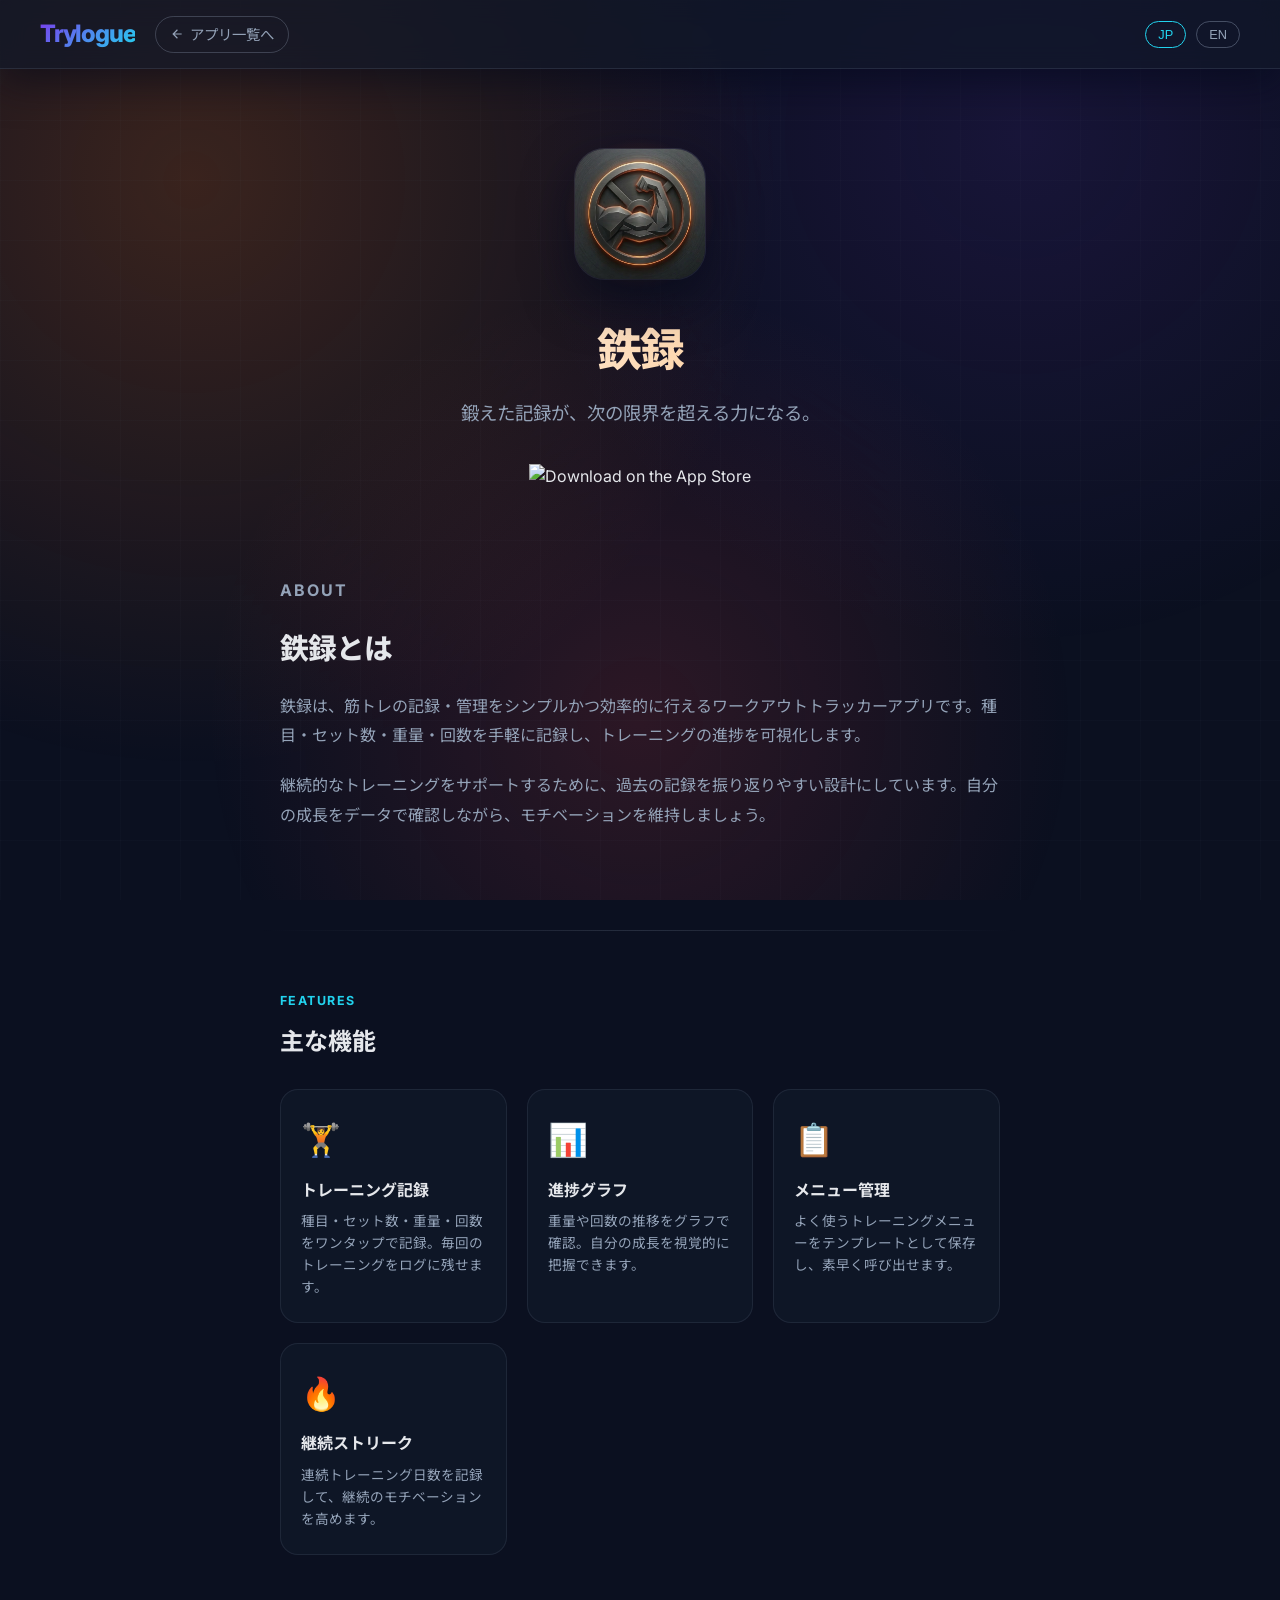
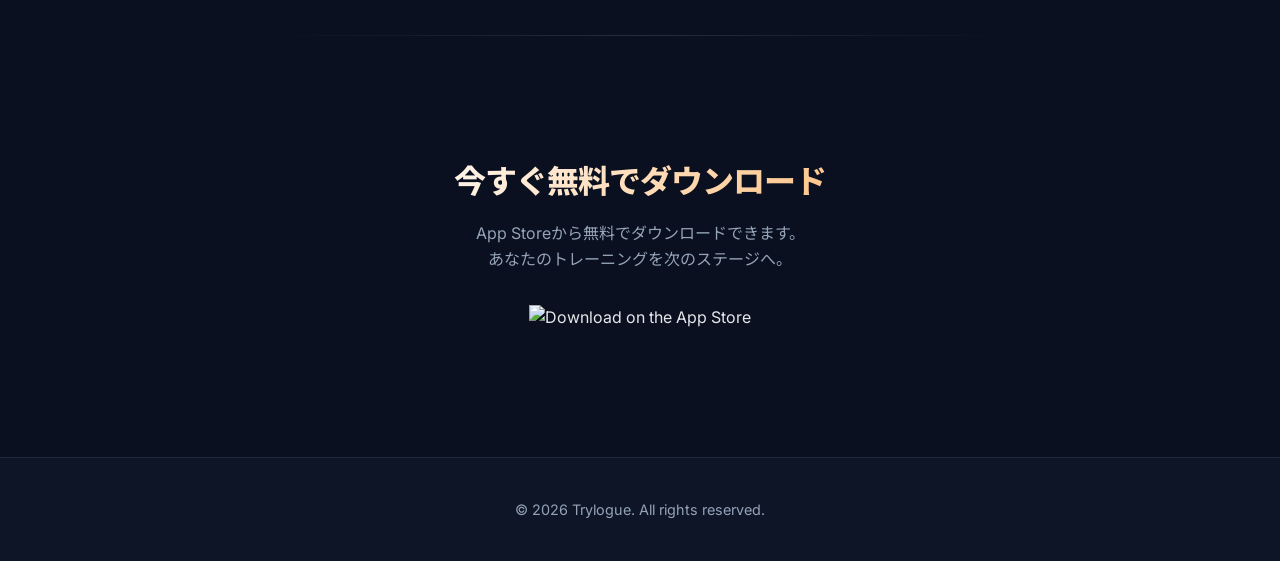
==== commit edd25277: "fix: BitIronページのタイトルを言語切り替え対応に変更 - 日本語: 鉄録 - 英語: BitIron" ====
--- a/apps/bitiron.html
+++ b/apps/bitiron.html
@@ -3,8 +3,8 @@
 <head>
     <meta charset="UTF-8">
     <meta name="viewport" content="width=device-width, initial-scale=1.0">
-    <title>BitIron（鉄録）– 筋トレ管理アプリ | Trylogue</title>
-    <meta name="description" content="BitIron（鉄録）は、筋トレの記録・管理をシンプルに行えるワークアウトトラッカーアプリです。">
+    <title>鉄録– 筋トレ管理アプリ | Trylogue</title>
+    <meta name="description" content="鉄録は、筋トレの記録・管理をシンプルに行えるワークアウトトラッカーアプリです。">
     <link rel="preconnect" href="https://fonts.googleapis.com">
     <link rel="preconnect" href="https://fonts.gstatic.com" crossorigin>
     <link href="https://fonts.googleapis.com/css2?family=Inter:wght@400;600;800&family=Noto+Sans+JP:wght@400;500;700&display=swap" rel="stylesheet">
@@ -78,7 +78,7 @@
         <div class="app-icon-wrap">
             <img src="../bitiron.icon" alt="BitIron アイコン" class="app-icon-large" onerror="this.src='https://placehold.co/130x130/EF4444/white?text=B'">
         </div>
-        <h1>BitIron</h1>
+        <h1 data-i18n="app_title">鉄録</h1>
         <p class="tagline" data-i18n="tagline">鍛えた記録が、次の限界を超える力になる。</p>
         <a href="#" class="store-btn">
             <img src="https://developer.apple.com/assets/elements/badges/download-on-the-app-store.svg" alt="Download on the App Store">
@@ -138,6 +138,7 @@
     <script>
         const translations = {
             ja: {
+                app_title: "鉄録",
                 back: "アプリ一覧へ",
                 tagline: "鍛えた記録が、次の限界を超える力になる。",
                 label_about: "About",
@@ -158,6 +159,7 @@
                 cta_desc: "App Storeから無料でダウンロードできます。<br>あなたのトレーニングを次のステージへ。"
             },
             en: {
+                app_title: "BitIron",
                 back: "All Apps",
                 tagline: "Every rep recorded. Every limit broken.",
                 label_about: "About",
